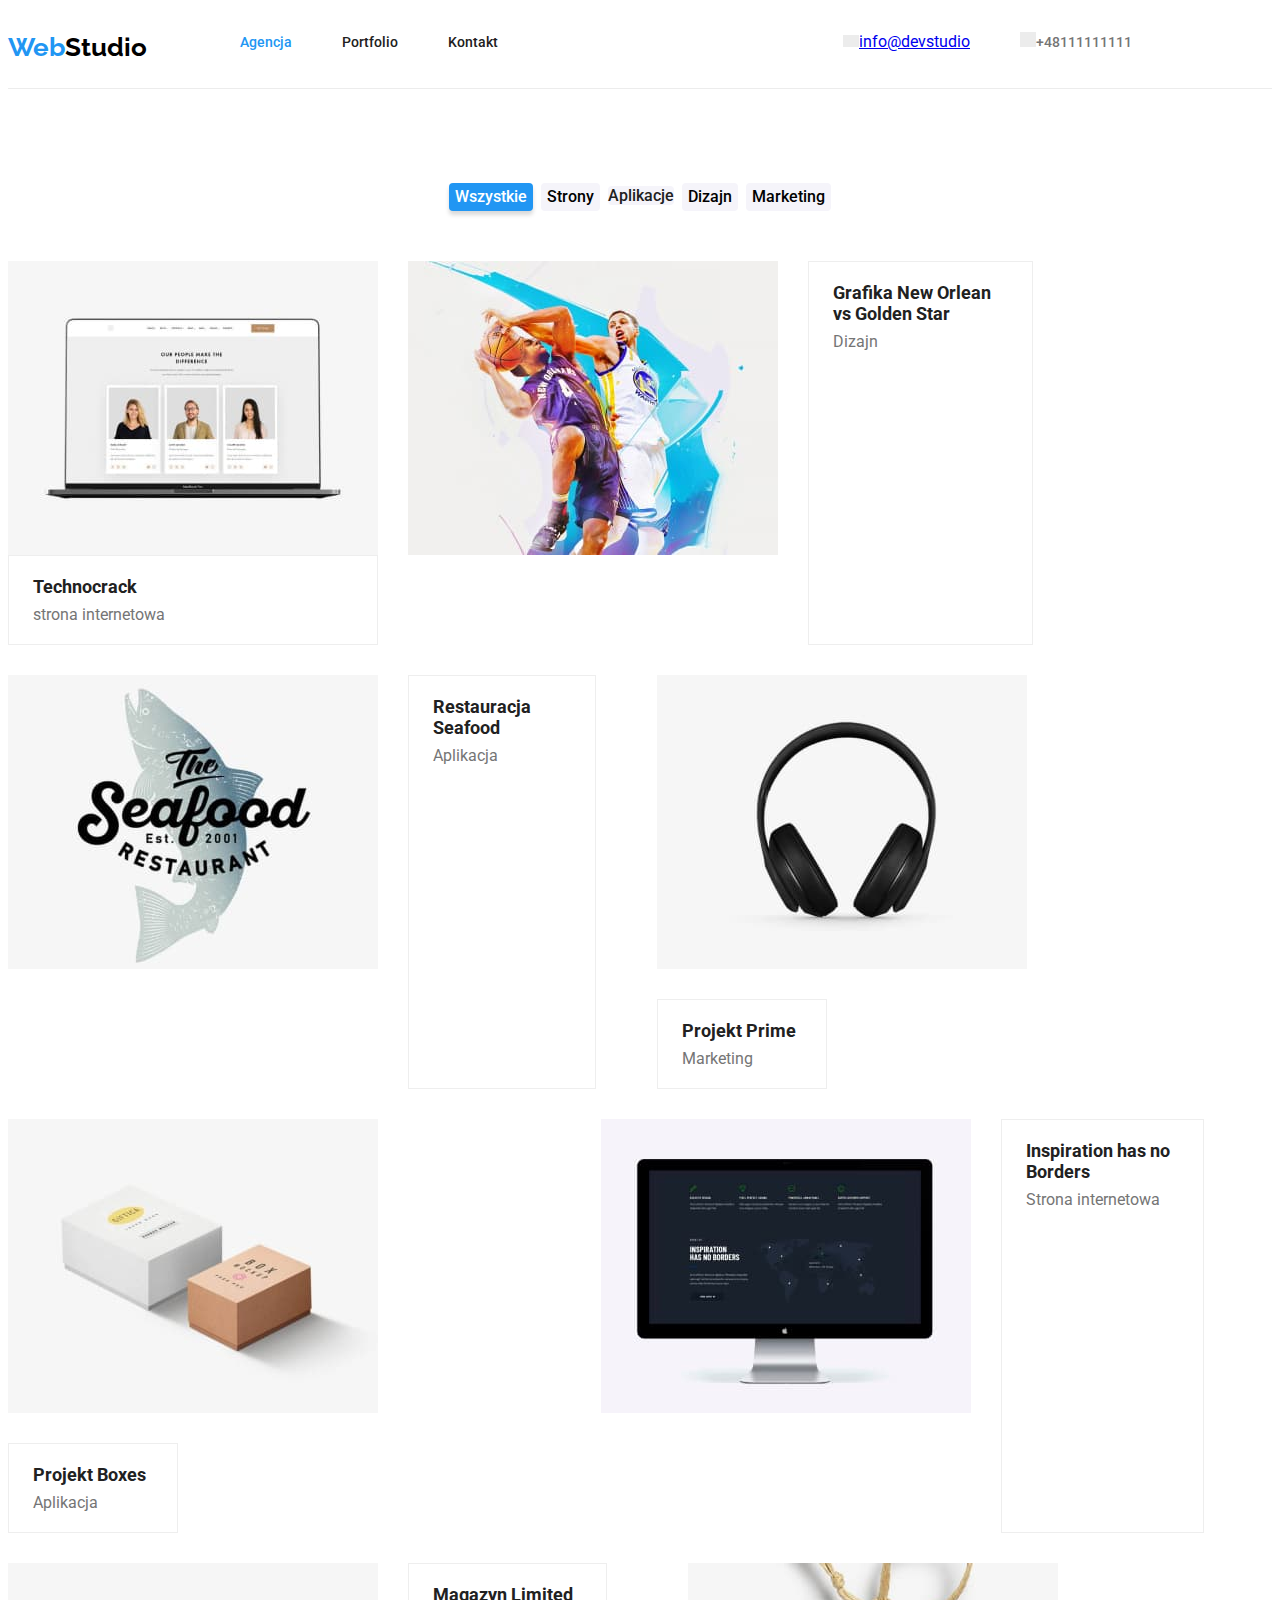
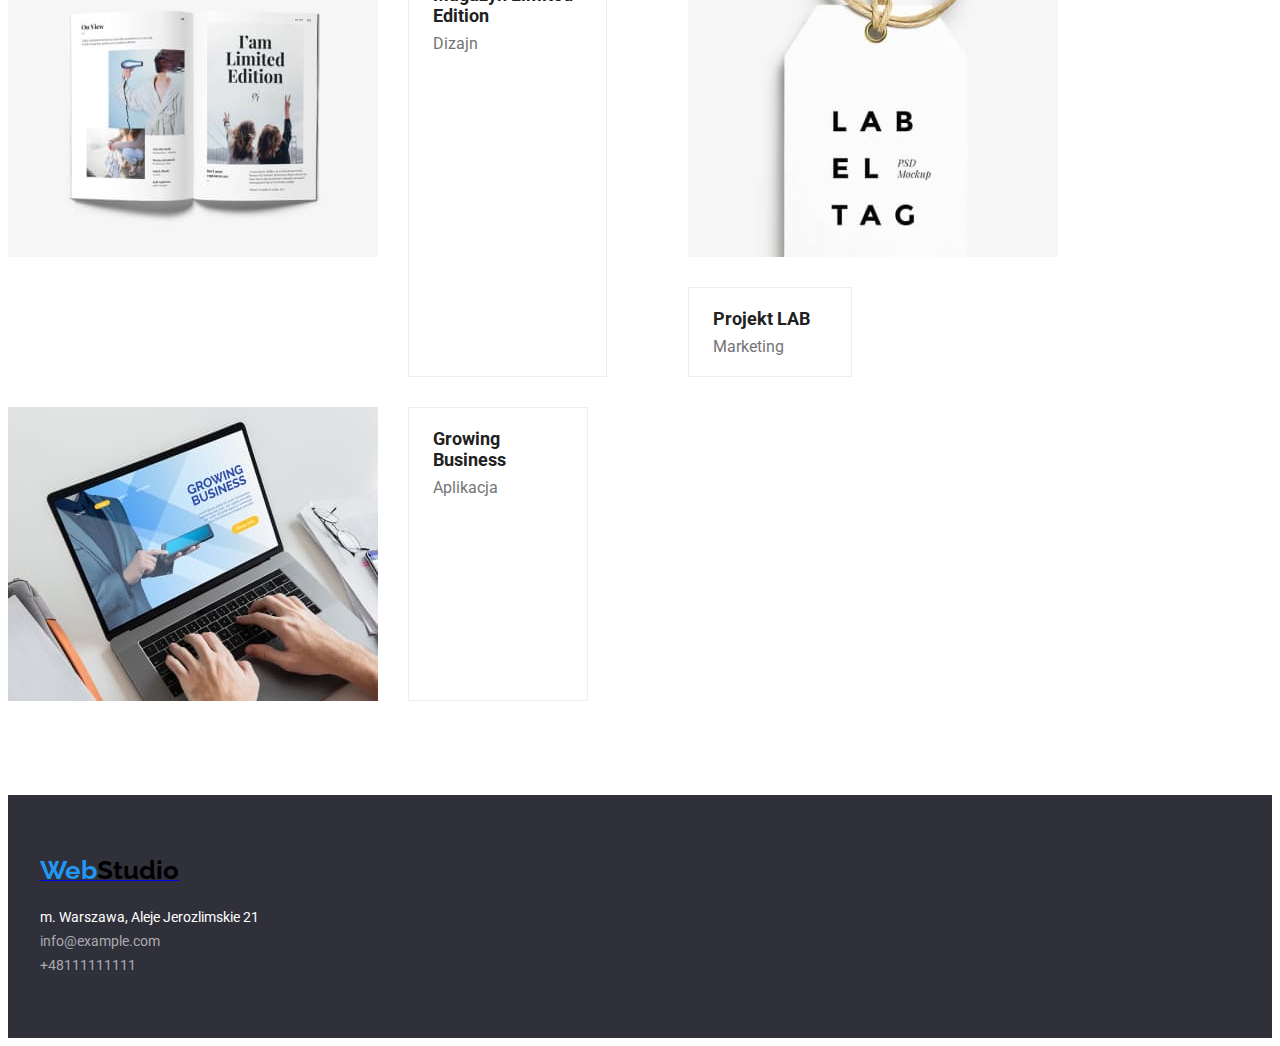
==== portfolio.html @ acae77ae "Initial commit" ====
<!DOCTYPE html>
<html lang="pl">

<head>
    <meta charset="UTF-8" />
    <meta http-equiv="X-UA-Compatible" content="IE=edge" />
    <meta name="viewport" content="width=device-width, initial-scale=1.0" />
    <link href="./CSS/styles.css" rel="stylesheet" />
    <link rel="preconnect" href="https://fonts.googleapis.com">
    <link rel="preconnect" href="https://fonts.gstatic.com" crossorigin>
    <link
        href="https://fonts.googleapis.com/css2?family=Raleway:wght@700&family=Roboto:wght@400;500;700;900&display=swap"
        rel="stylesheet">

    <title>Document</title>
</head>

<body>
    <header class="page-header">
        <div class="container flex-row">
            <a href="./index.html" class="logo">
                <span class="bluelogo">Web</span>Studio</a>
            <nav class="adddress-header">
                <ul class="nav-links">
                    <li class="nav-link">
                        <a href="./index.html" class="bluelink-active">Agencja</a>
                    </li>
                    <li class="nav-link">
                        <a href="portfolio.html" class="bluelink">Portfolio</a>
                    </li>
                    <li class="nav-link">
                        <a href="#adress" class="bluelink">Kontakt</a>
                    </li>
                </ul>
            </nav>
            <ul class="address-heading">
                <li>
                    <div class="icon-addres">
                        <svg class="icon-envelope" fill="black">
                            <use width="16px" height="12" href="./images/icons.svg#icon-envelope"></use>
                        </svg>
                    </div>
                </li>
                <li class="address-link">
                    <a href="mailto:info@devstudio.com" class="heaer-aress">info@devstudio</a>
                </li>
                <li>
                    <div class="icon-telephone"><svg class="icon-telephone">
                            <use width="16" height="12" href="./images/icons.svg#icon-telephone"></use>
                        </svg></div>
                </li>
                <li>
                    <a href="tel:+48111111111" class="header-address">+48111111111</a>
                </li>
            </ul>
        </div>
    </header>
    <main>
        <section class="section portfolio">
            <div class="container">
                <ul class="buttons-portfolio">
                    <li>
                        <button type="button" class="button button-active-portfolio">Wszystkie</button>
                    </li>
                    <li>
                        <button type="button" class="button">Strony</button>
                    </li>
                    <li>
                        <bbutton type="button" class="button">Aplikacje</button>
                    </li>
                    <li>
                        <button type="button" class="button">Dizajn</button>
                    </li>
                    <li>
                        <button type="button" class="button">Marketing</button>
                    </li>
                </ul>

                <ul class="portfolio-elements">
                    <li class="portfolio-element">
                        <img src="images/technocrack.jpg" width="370px" height="294px">
                        <ul class="portfolio-projects-describe">
                            <li class="project-title">Technocrack</li>
                            <li class="project-type">strona internetowa</li>
                        </ul>
                    </li>
                    <li class="portfolio-elements">
                        <img src="images/basketball.jpg" width="370px" height="294px">
                        <ul class="portfolio-projects-describe">
                            <li class="project-title">Grafika New Orlean vs Golden Star</li>
                            <li class="project-type">Dizajn</li>
                        </ul>
                    </li>
                    <li class="portfolio-elements">
                        <img src="images/seafood.jpg" width="370px" height="294px">
                        <ul class="portfolio-projects-describe">
                            <li class="project-title">Restauracja Seafood</li>
                            <li class="project-type">Aplikacja</li>
                        </ul>
                    </li>
                    <li class="portfolio-elements">
                        <img src="images/heaphones.jpg" width="370px" height="294px">
                        <ul class="portfolio-projects-describe">
                            <li class="project-title">Projekt Prime</li>
                            <li class="project-type">Marketing</lsi>
                        </ul>
                    </li>
                    <li class="portfolio-elements">
                        <img src="images/boxes.jpg" width="370px" height="294px">
                        <ul class="portfolio-projects-describe">
                            <li class="project-title">Projekt Boxes</li>
                            <li class="project-type">Aplikacja</li>
                        </ul>
                    </li>
                    <li class="portfolio-elements">
                        <img src="images/monitor.jpg" width="370px" height="294px">
                        <ul class="portfolio-projects-describe">
                            <li class="project-title">Inspiration has no Borders</li>
                            <li class="project-type">Strona internetowa</li>
                        </ul>
                    </li>
                    <li class="portfolio-elements">
                        <img src="images/book.jpg" width="370px" height="294px">
                        <ul class="portfolio-projects-describe">
                            <li class="project-title">Magazyn Limited Edition</li>
                            <li class="project-type">Dizajn</li>
                        </ul>
                    </li>
                    <li class="portfolio-elements">
                        <img src="images/label.jpg" width="370px" height="294px">
                        <ul class="portfolio-projects-describe">
                            <li class="project-title">Projekt LAB</li>
                            <li class="project-type">Marketing</li>
                        </ul>
                    </li>
                    <li class="portfolio-elements">
                        <img src="images/laptop.jpg" width="370px" height="294px">
                        <ul class="portfolio-projects-describe">
                            <li class="project-title">Growing Business</li>
                            <li class="project-type">Aplikacja</li>
                        </ul>
                    </li>
                </ul>
            </div>
        </section>
    </main>

    <footer class="footer">
        <div class="container-footer">
            <a href="./index.html"><span class="logo wfitelogo"><span class="bluelogo">Web</span>Studio</a>
            <address class="footer-address" id="address">
                <p>m. Warszawa, Aleje Jerozlimskie 21</p>
                <ul class="footer-contact">
                    <li>
                        <a href="mailto:info@example.com" class="link">info@example.com</a>
                    </li>
                    <li>
                        <a href="tel:=48111111111" class="link">+48111111111</a>
                    </li>
                </ul>
            </address>
        </div>
    </footer>
</body>

</html>
---- CSS/styles.css ----
:root {
  --white: #ffffff;
  --black: #000000;
  --blue: #2196f3;
  --dark: #212121;
  --darkfooter: #2f303a;
  --grey: #f5f4fa;
  --darkgrey: #757575;
  --whitetrans: #ffffff99;
}

body {
  font-family: "Roboto", "Verdana", "Tahoma", sans-serif;
  font-style: normal;
  color: var(--dark);
  align-items: center;
}
h1,
h2,
h3,
h4,
h5,
h6,
p,
ul {
  list-style: none;
  padding: 0;
  margin: 0;
}
ul,
p {
  display: flex;
}
img {
  display: block;
}
.item-block .container {
  width: 100%;
  max-width: 1200px;
  padding: 0 15px;
  margin: 0 auto;
}
.flex-row {
  flex-direction: row;
  display: flex;
}
.container-footer {
  width: 100%;
  max-width: 1200px;
  padding: 60px 15px;
  margin: 0 auto;
}
.section {
  padding: 94px 0;
}
.page-header {
  display: flex;
  flex-direction: row;
  gap: 93px;
  padding: 24px 0 25px 0;
  align-items: center;
  border-bottom: 1px solid #ececec;
}

.nav-links {
  display: flex;
  flex-direction: row;
  gap: 50px;
  padding-left: 93px;
}
.address-heading {
  margin-left: auto;
}
.address-link {
  padding-right: 50px;
}
.header-button {
  background-color: var(--darkfooter);
  text-align: center;
  width: 100%;
  padding: 200px 0;
  display: flex;
  gap: 30px;
  flex-direction: column;
  justify-content: center;
  align-items: center;
}
.header-text {
  font-size: 44px;
  font-weight: 900;
  line-height: 1.36;
  color: var(--white);
  width: 700px;
}
.lorem {
  padding-bottom: 94px;
}
.lorem:not(:last-child) {
  padding-right: 30px;
}
.lorem-heading {
  font-weight: 700;
  font-size: 14px;
  line-height: 1.14;
  text-align: left;
  padding-bottom: 10px;
}
.lorem-paragraph {
  color: var(--darkgrey);
  font-size: 14px;
  line-height: 1.71;
}
.heading {
  font-weight: 700;
  font-size: 36px;
  line-height: 1.16;
  text-align: center;
  margin-bottom: 50px;
}

.photo-csz:not(:last-child) {
  padding-right: 30px;
}
.box {
  display: block;
  position: absolute;
  background-color: #f5f4fa;
  width: 250px;
  height: 120px;
  left: 215px;
  margin: 94px 30px 30px 215px;
}
.item-block {
}
.team {
  background-color: var(--grey);
}
.team-section {
  display: flex;
  direction: row;
  gap: 30px;
}
.team-figure {
  margin: 0;
}
.team-card {
  background-color: var(--white);
  box-shadow: 0px 1px 3px rgba(0, 0, 0, 0.12), 0px 1px 1px rgba(0, 0, 0, 0.14),
    0px 2px 1px rgba(0, 0, 0, 0.2);
  border-radius: 0px 0px 4px 4px;
}
.team-card-describe {
  display: flex;
  flex-direction: column;
  align-items: center;
}
.team-name {
  font-weight: 500;
  font-size: 16px;
  line-height: 1.18;
  padding: 30px 0 10px;
}
.team-position {
  color: var(--darkgrey);
  font-size: 16px;
  line-height: 1.18;
  padding-bottom: 30px;
}

.logo {
  font-family: "Raleway", sans-serif;
  font-weight: 700;
  text-decoration: none;
  color: var(--black);
  line-height: 1.19;
  font-size: 26px;
}

.bluelogo {
  color: var(--blue);
}
.whitelogo {
  color: var(--white);
}

.bluelink,
.bluelink-active {
  font-weight: 500;
  font-size: 14px;
  line-height: 1.14;
  text-decoration: none;
}
.bluelink {
  color: var(--dark);
}
.bluelink:visited {
  color: var(--dark);
}
.bluelink-active {
  color: var(--blue);
}
.header-address {
  color: var(--darkgrey);
  font-style: normal;
  font-size: 14px;
  line-height: 1.14;

  text-decoration: none;
  font-weight: 500;
}
.bluelink:hover,
.bluelink:focus,
.header-address:hover,
.header-address:focus,
.link:hover,
.link:focus {
  color: var(--blue);
  text-decoration: none;
}

.button {
  background-color: var(--grey);
  font-family: "Roboto", "Verdana", "Tahoma", sans-serif;
  font-size: 16px;
  line-height: 1.62;
  cursor: pointer;
  font-weight: 500;
  border-radius: 4px;
  border: 0px;
}

.button-active {
  background-color: var(--blue);
  font-family: "Roboto", "Verdana", "Tahoma", sans-serif;
  color: var(--white);
  cursor: pointer;
  font-weight: 500;
  font-size: 16px;
  line-height: 1.88;
  width: 200px;
  box-shadow: 0px 4px 4px rgba(0, 0, 0, 0.15);
  border-radius: 4px;
  border: 0px;
}
.button-active-portfolio {
  background-color: var(--blue);
  font-family: "Roboto", "Verdana", "Tahoma", sans-serif;
  color: var(--white);
  cursor: pointer;
  font-weight: 500;
  font-size: 16px;
  line-height: 1.62;
  box-shadow: 0px 4px 4px rgba(0, 0, 0, 0.15);
  border-radius: 4px;
}
.portfolio-elements {
  display: flex;
  flex-direction: row;
  flex-wrap: wrap;
  padding: 0;
  gap: 30px;
}

.portfolio-projects-describe {
  border: 1px solid #eeeeee;
  flex-basis: calc((100% - 60px) / 3);
}
.button:hover,
.button:focus {
  background-color: var(--blue);
  color: var(--white);
  cursor: pointer;
  font-weight: 500;
  font-size: 16px;
  line-height: 1.62;
}
.project-title {
  font-size: 18px;
  font-weight: 700;
  padding: 20px 24px 4px;
}
.project-type {
  color: var(--darkgrey);
  padding: 0 24px 20px;
}
.buttons-portfolio {
  display: flex;
  justify-content: center;
  gap: 8px;
  padding-bottom: 50px;
}
.portfolio-projects-describe {
  display: flex;
  flex-direction: column;
  gap: 4px;
}
.footer {
  background-color: var(--darkfooter);
}
.footer-address,
.footer-address p {
  text-decoration: none;
  font-style: normal;
  color: var(--white);
  font-size: 14px;
  line-height: 1.71;
}
.footer-address {
  padding-top: 20px;
}
.footer-address li,
.link {
  text-decoration: none;
  color: var(--whitetrans);
}
.footer-contact {
  display: flex;
  flex-direction: column;
}

.description-icon-box {
  background-color: var(--color-silver);
  height: 120px;
  width: 270px;
  border-radius: 4px;
  margin-bottom: 30px;
  display: flex;
  justify-content: center;
  align-items: center;
}
.icon-addres {
  --color1: red;
}
.icon-envelope {
  fill: #000000;
  background-color: #ececec;
  width: 16px;
  height: 12px;
  margin-left: 345px;
}
.icon-telephone {
  fill: #000000;
  background-color: #ececec;
  width: 16px;
  height: 12px;
}
.clients-title {
  display: flex;
  justify-content: center;
  align-items: center;
}
.icon {
  width: 20px;
  height: 16px;
  top: 12px;
}
.icon-clients {
  width: 106px;
  height: 60px;
}
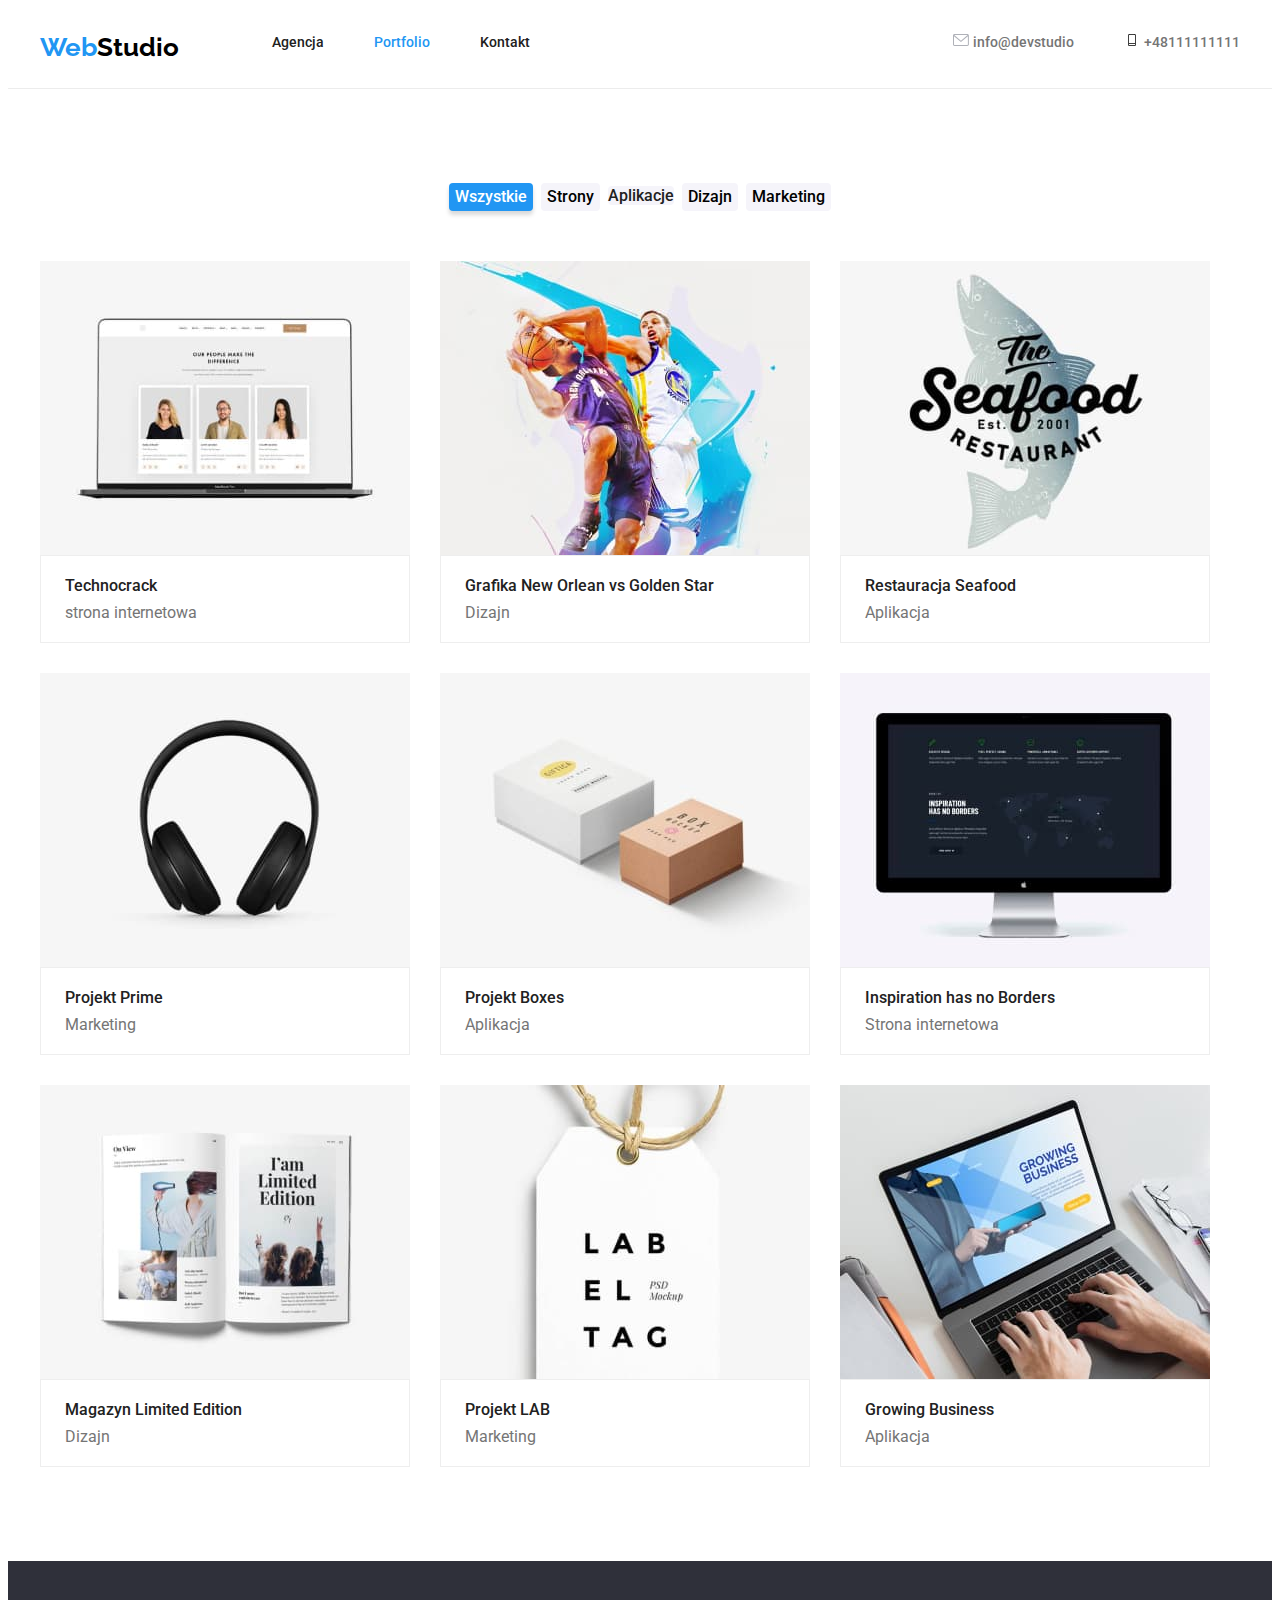
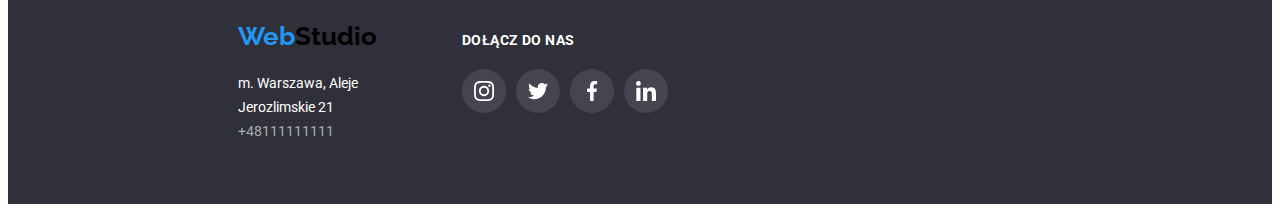
==== commit 627738ef: "dsf" ====
--- a/portfolio.html
+++ b/portfolio.html
@@ -18,15 +18,14 @@
 <body>
     <header class="page-header">
         <div class="container flex-row">
-            <a href="./index.html" class="logo">
-                <span class="bluelogo">Web</span>Studio</a>
+            <a href="./index.html" class="logo"><span class="bluelogo">Web</span>Studio</a>
             <nav class="adddress-header">
                 <ul class="nav-links">
                     <li class="nav-link">
-                        <a href="./index.html" class="bluelink-active">Agencja</a>
+                        <a href="./index.html" class="bluelink">Agencja</a>
                     </li>
                     <li class="nav-link">
-                        <a href="portfolio.html" class="bluelink">Portfolio</a>
+                        <a href="portfolio.html" class="bluelink-active">Portfolio</a>
                     </li>
                     <li class="nav-link">
                         <a href="#adress" class="bluelink">Kontakt</a>
@@ -36,18 +35,22 @@
             <ul class="address-heading">
                 <li>
                     <div class="icon-addres">
-                        <svg class="icon-envelope" fill="black">
-                            <use width="16px" height="12" href="./images/icons.svg#icon-envelope"></use>
+                        <svg class="icon-envelope icon" fill="black">
+                            <use fill="afb1b8" width="16" height="12" y="2" href="./images/icons.svg#icon-envelope">
+                            </use>
                         </svg>
                     </div>
                 </li>
                 <li class="address-link">
-                    <a href="mailto:info@devstudio.com" class="heaer-aress">info@devstudio</a>
+                    <a href="mailto:info@devstudio.com" class="header-address">info@devstudio</a>
                 </li>
                 <li>
-                    <div class="icon-telephone"><svg class="icon-telephone">
-                            <use width="16" height="12" href="./images/icons.svg#icon-telephone"></use>
-                        </svg></div>
+                    <div class="icon-telephone">
+                        <svg class="icon-telephone icon">
+                            <use fill="afb1b8" width="16" height="12" y=2 href="./images/icons.svg#icon-telephone">
+                            </use>
+                        </svg>
+                    </div>
                 </li>
                 <li>
                     <a href="tel:+48111111111" class="header-address">+48111111111</a>
@@ -75,7 +78,6 @@
                         <button type="button" class="button">Marketing</button>
                     </li>
                 </ul>
-
                 <ul class="portfolio-elements">
                     <li class="portfolio-element">
                         <img src="images/technocrack.jpg" width="370px" height="294px">
@@ -84,56 +86,56 @@
                             <li class="project-type">strona internetowa</li>
                         </ul>
                     </li>
-                    <li class="portfolio-elements">
+                    <li class="portfolio-element">
                         <img src="images/basketball.jpg" width="370px" height="294px">
                         <ul class="portfolio-projects-describe">
                             <li class="project-title">Grafika New Orlean vs Golden Star</li>
                             <li class="project-type">Dizajn</li>
                         </ul>
                     </li>
-                    <li class="portfolio-elements">
+                    <li class="portfolio-element">
                         <img src="images/seafood.jpg" width="370px" height="294px">
                         <ul class="portfolio-projects-describe">
                             <li class="project-title">Restauracja Seafood</li>
                             <li class="project-type">Aplikacja</li>
                         </ul>
                     </li>
-                    <li class="portfolio-elements">
+                    <li class="portfolio-element">
                         <img src="images/heaphones.jpg" width="370px" height="294px">
                         <ul class="portfolio-projects-describe">
                             <li class="project-title">Projekt Prime</li>
                             <li class="project-type">Marketing</lsi>
                         </ul>
                     </li>
-                    <li class="portfolio-elements">
+                    <li class="portfolio-element">
                         <img src="images/boxes.jpg" width="370px" height="294px">
                         <ul class="portfolio-projects-describe">
                             <li class="project-title">Projekt Boxes</li>
                             <li class="project-type">Aplikacja</li>
                         </ul>
                     </li>
-                    <li class="portfolio-elements">
+                    <li class="portfolio-element">
                         <img src="images/monitor.jpg" width="370px" height="294px">
                         <ul class="portfolio-projects-describe">
                             <li class="project-title">Inspiration has no Borders</li>
                             <li class="project-type">Strona internetowa</li>
                         </ul>
                     </li>
-                    <li class="portfolio-elements">
+                    <li class="portfolio-element">
                         <img src="images/book.jpg" width="370px" height="294px">
                         <ul class="portfolio-projects-describe">
                             <li class="project-title">Magazyn Limited Edition</li>
                             <li class="project-type">Dizajn</li>
                         </ul>
                     </li>
-                    <li class="portfolio-elements">
+                    <li class="portfolio-element">
                         <img src="images/label.jpg" width="370px" height="294px">
                         <ul class="portfolio-projects-describe">
                             <li class="project-title">Projekt LAB</li>
                             <li class="project-type">Marketing</li>
                         </ul>
                     </li>
-                    <li class="portfolio-elements">
+                    <li class="portfolio-element">
                         <img src="images/laptop.jpg" width="370px" height="294px">
                         <ul class="portfolio-projects-describe">
                             <li class="project-title">Growing Business</li>
@@ -146,19 +148,45 @@
     </main>
 
     <footer class="footer">
-        <div class="container-footer">
-            <a href="./index.html"><span class="logo wfitelogo"><span class="bluelogo">Web</span>Studio</a>
-            <address class="footer-address" id="address">
-                <p>m. Warszawa, Aleje Jerozlimskie 21</p>
-                <ul class="footer-contact">
-                    <li>
-                        <a href="mailto:info@example.com" class="link">info@example.com</a>
-                    </li>
-                    <li>
-                        <a href="tel:=48111111111" class="link">+48111111111</a>
-                    </li>
+        <div class="footer-container">
+            <div class="container-footer">
+                <a href="./index.html" class="logo wfitelogo"><span class="bluelogo">Web</span>Studio</a>
+                <address class="footer-address" id="address">
+                    <p>m. Warszawa, Aleje Jerozlimskie 21</p>
+                    <ul class="footer-contact">
+                        <li>
+                            <a href="mailto:info@example.com" class="link"></a>
+                        </li>
+                        <li>
+                            <a href="tel:+48111111111" class="link">+48111111111</a>
+                        </li>
+                    </ul>
+                </address>
+            </div>
+            <div class="footer-socials">
+                <h5 class="socials-headline-footer">Dołącz do nas</h5>
+                <ul class="footer-socials-list">
+                    <li><svg class="icons-footer">
+                            <use fill="#FFFFFF" x="12" y="12" height="20px" width="20px"
+                                href="./images/icons.svg#icon-instagram">
+                            </use>
+                        </svg></li>
+                    <li><svg class="icons-footer">
+                            <use fill="#FFFFFF" x="12" y="12" height="20px" width="20px"
+                                href="./images/icons.svg#icon-twitter"></use>
+                        </svg></li>
+                    <li><svg class="icons-footer">
+                            <use fill="#FFFFFF" x="12" y="12" height="20px" width="20px"
+                                href="./images/icons.svg#icon-facebook">
+                            </use>
+                        </svg></li>
+                    <li><svg class="icons-footer">
+                            <use fill="#FFFFFF" x="12" y="12" height="20px" width="20px"
+                                href="./images/icons.svg#icon-linkedin">
+                            </use>
+                        </svg></li>
                 </ul>
-            </address>
+            </div>
         </div>
     </footer>
 </body>
--- a/CSS/styles.css
+++ b/CSS/styles.css
@@ -44,6 +44,12 @@
   flex-direction: row;
   display: flex;
 }
+.container {
+  width: 1200px;
+  margin: auto;
+  padding-left: 15px;
+  padding-right: 15px;
+}
 .container-footer {
   width: 100%;
   max-width: 1200px;
@@ -93,11 +99,20 @@
   width: 700px;
 }
 .lorem {
-  padding-bottom: 94px;
-}
-.lorem:not(:last-child) {
+  padding: 0px;
+  display: flex;
+  flex-wrap: wrap;
+  gap: 30px;
+}
+.lorem-element {
+  flex-basis: calc((100% - 90px) / 4);
+  width: 25%;
+}
+
+/* .lorem:not(:last-child) {
   padding-right: 30px;
 }
+*/
 .lorem-heading {
   font-weight: 700;
   font-size: 14px;
@@ -106,6 +121,7 @@
   padding-bottom: 10px;
 }
 .lorem-paragraph {
+  margin-bottom: 94px;
   color: var(--darkgrey);
   font-size: 14px;
   line-height: 1.71;
@@ -119,7 +135,24 @@
 }
 
 .photo-csz:not(:last-child) {
-  padding-right: 30px;
+  padding-right: 15px;
+}
+.flex {
+  display: flex;
+  flex-wrap: wrap;
+  gap: 30px;
+  padding: 0;
+  position: relative;
+}
+.label {
+  width: 370px;
+  height: 70px;
+  background-color: #2f303a 80%;
+}
+
+.Photo-czs {
+  flex-basis: calc((100% - 30px) / 3);
+  width: 33.33%;
 }
 .box {
   display: block;
@@ -164,7 +197,7 @@
   color: var(--darkgrey);
   font-size: 16px;
   line-height: 1.18;
-  padding-bottom: 30px;
+  padding-bottom: 16px;
 }
 
 .logo {
@@ -275,8 +308,8 @@
   line-height: 1.62;
 }
 .project-title {
-  font-size: 18px;
-  font-weight: 700;
+  font-size: 16px;
+  font-weight: 500;
   padding: 20px 24px 4px;
 }
 .project-type {
@@ -328,33 +361,152 @@
   justify-content: center;
   align-items: center;
 }
+
+.icon-envelope {
+  fill: #afb1b8;
+}
 .icon-addres {
-  --color1: red;
-}
-.icon-envelope {
-  fill: #000000;
-  background-color: #ececec;
-  width: 16px;
-  height: 12px;
-  margin-left: 345px;
-}
-.icon-telephone {
-  fill: #000000;
-  background-color: #ececec;
-  width: 16px;
-  height: 12px;
-}
+  fill: #afb1b8;
+}
+.clients {
+  display: flex;
+  list-style: none;
+  justify-content: center;
+  margin-right: 20px;
+  margin-left: 20px;
+  padding-top: 20px;
+  /*display: flex;
+  direction: row;
+  gap: 30px;
+  /*box-sizing: border-box;
+  list-style-type: none;
+  display: flex;
+  justify-content: center;
+  gap: 30px;
+  margin-top: 94px;
+  padding-bottom: 94px;*/
+}
+.client-card {
+  margin-right: 30px;
+  margin-bottom: 94px;
+  display: flex;
+  justify-content: center;
+  gap: 30px;
+}
+
 .clients-title {
   display: flex;
   justify-content: center;
   align-items: center;
-}
+  margin-top: 94px;
+  margin-bottom: 50px;
+}
+
 .icon {
   width: 20px;
   height: 16px;
   top: 12px;
+  color: #afb1b8;
+}
+.icons-element {
+  margin-bottom: 30px;
+}
+.icons-desinger {
+  border: solid 0px;
+  border-radius: 50%;
+  height: 44px;
+  width: 44px;
+  radius: 50%;
+  background-color: none;
+  fill: #afb1b8;
+  display: flex;
+  justify-content: center;
+  align-items: center;
+  /*margin-top: 16px;
+  margin-bottom: 30px;*/
+  fill: #afb1b8;
+}
+.icons-desinger:hover,
+.icons-desinger:focus {
+  background-color: #2196f3;
+  fill: white;
 }
 .icon-clients {
-  width: 106px;
-  height: 60px;
-}
+  width: 170px;
+  height: 92px;
+  /*gap: 30px;*/
+  border: 1px solid #afb1b8;
+  border-radius: 4px;
+  fill: #afb1b8;
+  transition: fill 250ms cubic-bezier(0.4, 0, 0.2, 1),
+    border 250ms cubic-bezier(0.4, 0, 0.2, 1);
+}
+
+.icon-clients:hover,
+.icon-clients:focus {
+  background-color: #2196f3;
+  fill: white;
+}
+.container-clients {
+  justify-content: center;
+}
+.container-footer {
+  margin-left: 215px;
+}
+.footer-container {
+  display: flex;
+  gap: 70px;
+  align-items: baseline;
+}
+.footer-socials {
+  width: 206px;
+  height: 80px;
+  margin-right: 860px;
+}
+.socials-headline-footer {
+  width: 113px;
+  height: 16px;
+  font-family: "Roboto";
+  font-style: normal;
+  font-weight: 700;
+  font-size: 14px;
+  line-height: 1.14;
+  letter-spacing: 0.03em;
+  text-transform: uppercase;
+  color: #ffffff;
+  margin-bottom: 20px;
+}
+.footer-socials-list {
+  display: flex;
+  justify-content: space-between;
+  width: 206px;
+}
+.icons-footer {
+  fill: white;
+  display: flex;
+  justify-content: center;
+  align-items: center;
+  border-radius: 50%;
+  width: 44px;
+  height: 44px;
+  fill: var(--button-text-color);
+  background-color: rgba(255, 255, 255, 0.1);
+  transition: background-color 250ms cubic-bezier(0.4, 0, 0.2, 1);
+}
+.icons-footer:hover,
+.icons-footer:focus {
+  background-color: #2196f3;
+  fill: white;
+}
+.header-button {
+  background-color: rgba(47, 48, 58, 0.4);
+  background-image: linear-gradient(
+    0deg,
+    rgba(44, 44, 44, 0.7) 0%,
+    rgba(44, 44, 44, 0.2) 35%,
+    rgba(44, 44, 44, 0.2) 65%,
+    rgba(44, 44, 44, 0.2) 65%,
+    rgba(44, 44, 44, 0.7) 100%
+  );
+  background-image: url(../images/group.jpg);
+}
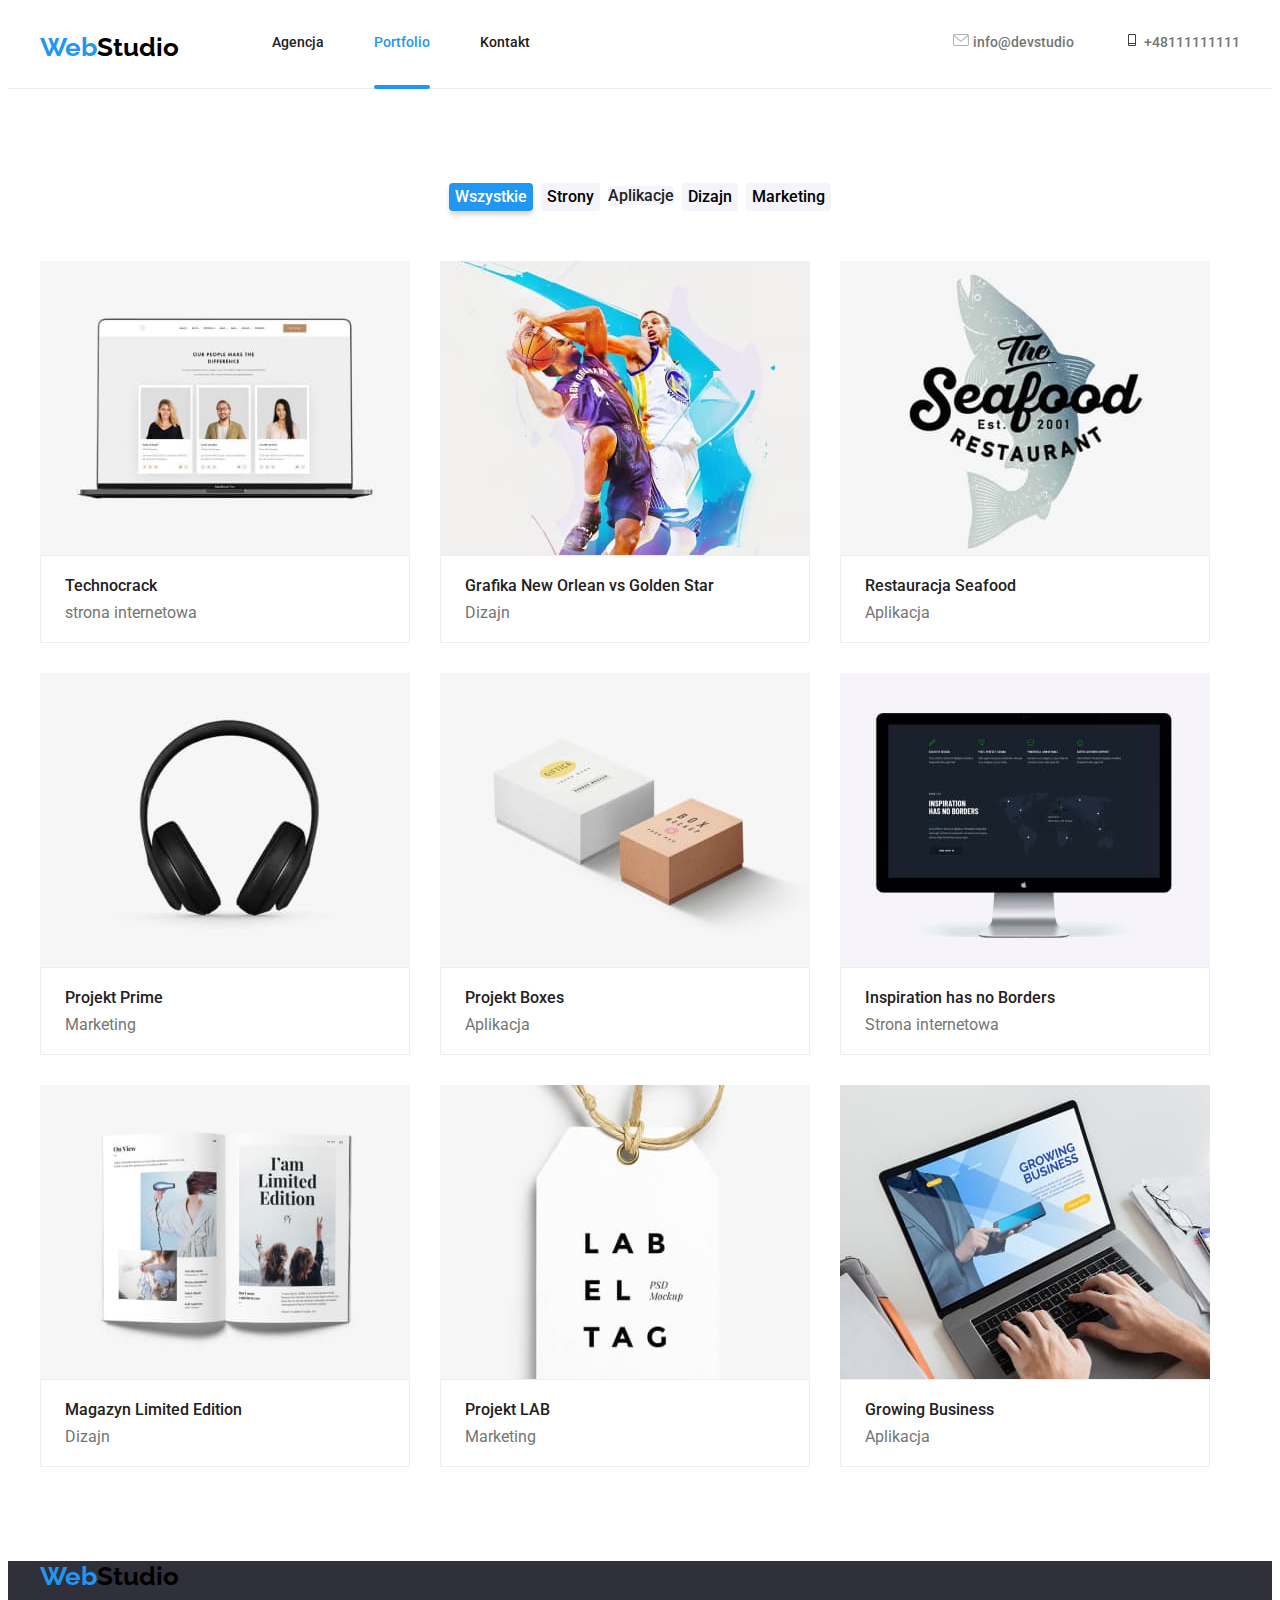
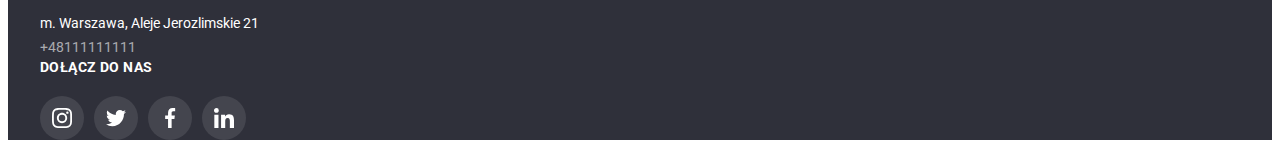
==== commit 4f536cec: "footer" ====
--- a/portfolio.html
+++ b/portfolio.html
@@ -148,45 +148,43 @@
     </main>
 
     <footer class="footer">
-        <div class="footer-container">
-            <div class="container-footer">
-                <a href="./index.html" class="logo wfitelogo"><span class="bluelogo">Web</span>Studio</a>
-                <address class="footer-address" id="address">
-                    <p>m. Warszawa, Aleje Jerozlimskie 21</p>
-                    <ul class="footer-contact">
-                        <li>
-                            <a href="mailto:info@example.com" class="link"></a>
-                        </li>
-                        <li>
-                            <a href="tel:+48111111111" class="link">+48111111111</a>
-                        </li>
-                    </ul>
-                </address>
-            </div>
-            <div class="footer-socials">
-                <h5 class="socials-headline-footer">Dołącz do nas</h5>
-                <ul class="footer-socials-list">
-                    <li><svg class="icons-footer">
-                            <use fill="#FFFFFF" x="12" y="12" height="20px" width="20px"
-                                href="./images/icons.svg#icon-instagram">
-                            </use>
-                        </svg></li>
-                    <li><svg class="icons-footer">
-                            <use fill="#FFFFFF" x="12" y="12" height="20px" width="20px"
-                                href="./images/icons.svg#icon-twitter"></use>
-                        </svg></li>
-                    <li><svg class="icons-footer">
-                            <use fill="#FFFFFF" x="12" y="12" height="20px" width="20px"
-                                href="./images/icons.svg#icon-facebook">
-                            </use>
-                        </svg></li>
-                    <li><svg class="icons-footer">
-                            <use fill="#FFFFFF" x="12" y="12" height="20px" width="20px"
-                                href="./images/icons.svg#icon-linkedin">
-                            </use>
-                        </svg></li>
+        <div class="container">
+            <a href="./index.html" class="logo wfitelogo"><span class="bluelogo">Web</span>Studio</a>
+            <address class="footer-address" id="address">
+                <p>m. Warszawa, Aleje Jerozlimskie 21</p>
+                <ul class="footer-contact">
+                    <li>
+                        <a href="mailto:info@example.com" class="link"></a>
+                    </li>
+                    <li>
+                        <a href="tel:+48111111111" class="link">+48111111111</a>
+                    </li>
                 </ul>
-            </div>
+            </address>
+        </div>
+        <div class="container">
+            <h5 class="socials-headline-footer">Dołącz do nas</h5>
+            <ul class="footer-socials-list">
+                <li><svg class="icons-footer">
+                        <use fill="#FFFFFF" x="12" y="12" height="20px" width="20px"
+                            href="./images/icons.svg#icon-instagram">
+                        </use>
+                    </svg></li>
+                <li><svg class="icons-footer">
+                        <use fill="#FFFFFF" x="12" y="12" height="20px" width="20px"
+                            href="./images/icons.svg#icon-twitter"></use>
+                    </svg></li>
+                <li><svg class="icons-footer">
+                        <use fill="#FFFFFF" x="12" y="12" height="20px" width="20px"
+                            href="./images/icons.svg#icon-facebook">
+                        </use>
+                    </svg></li>
+                <li><svg class="icons-footer">
+                        <use fill="#FFFFFF" x="12" y="12" height="20px" width="20px"
+                            href="./images/icons.svg#icon-linkedin">
+                        </use>
+                    </svg></li>
+            </ul>
         </div>
     </footer>
 </body>
--- a/CSS/styles.css
+++ b/CSS/styles.css
@@ -133,7 +133,9 @@
   text-align: center;
   margin-bottom: 50px;
 }
-
+li {
+  position: relative;
+}
 .photo-csz:not(:last-child) {
   padding-right: 15px;
 }
@@ -142,17 +144,31 @@
   flex-wrap: wrap;
   gap: 30px;
   padding: 0;
+}
+.label {
+  text-transform: uppercase;
+  text-align: center;
+  justify-content: center;
+  font-size: 14px;
+  font-weight: 700;
+  line-height: 1.14;
+  padding: 27px 0px;
+  position: absolute;
+  color: #ffffff;
+  bottom: 0;
+  left: 0;
+  width: 370px;
+  height: 20%;
+  background: rgba(47, 48, 58, 0.8);
+}
+
+.Photo-czs {
   position: relative;
-}
-.label {
-  width: 370px;
-  height: 70px;
-  background-color: #2f303a 80%;
-}
-
-.Photo-czs {
   flex-basis: calc((100% - 30px) / 3);
   width: 33.33%;
+}
+.image {
+  display: block;
 }
 .box {
   display: block;
@@ -231,6 +247,19 @@
 }
 .bluelink-active {
   color: var(--blue);
+  position: relative;
+}
+.bluelink-active::after {
+  position: absolute;
+  display: block;
+  content: "";
+  top: 51px;
+  width: 100%;
+  height: 4px;
+  border-radius: 2px;
+  background-color: var(--blue);
+  cursor: unset;
+  pointer-events: none;
 }
 .header-address {
   color: var(--darkgrey);
@@ -261,8 +290,40 @@
   border-radius: 4px;
   border: 0px;
 }
+.backdrop {
+  position: fixed;
+  left: 0;
+  top: 0;
+  width: 100%;
+  height: 100%;
+  background-color: rgba(0 0 0 / 0.5);
+  transition: 0.25s;
+}
+.is-hidden {
+  transform: translateY(100%);
+}
+.modal {
+  position: absolute;
+  width: 528px;
+  height: 581px;
+  top: 50%;
+  left: 50%;
+  transform: translate(-50%, -50%);
+  border-radius: 4px;
+  background-color: #ffffff;
+}
+.modal-btn {
+  cursor: pointer;
+  width: 30px;
+  height: 30px;
+  border-radius: 50%;
+  position: absolute;
+  top: 10px;
+  right: 10px;
+}
 
 .button-active {
+  position: relative;
   background-color: var(--blue);
   font-family: "Roboto", "Verdana", "Tahoma", sans-serif;
   color: var(--white);
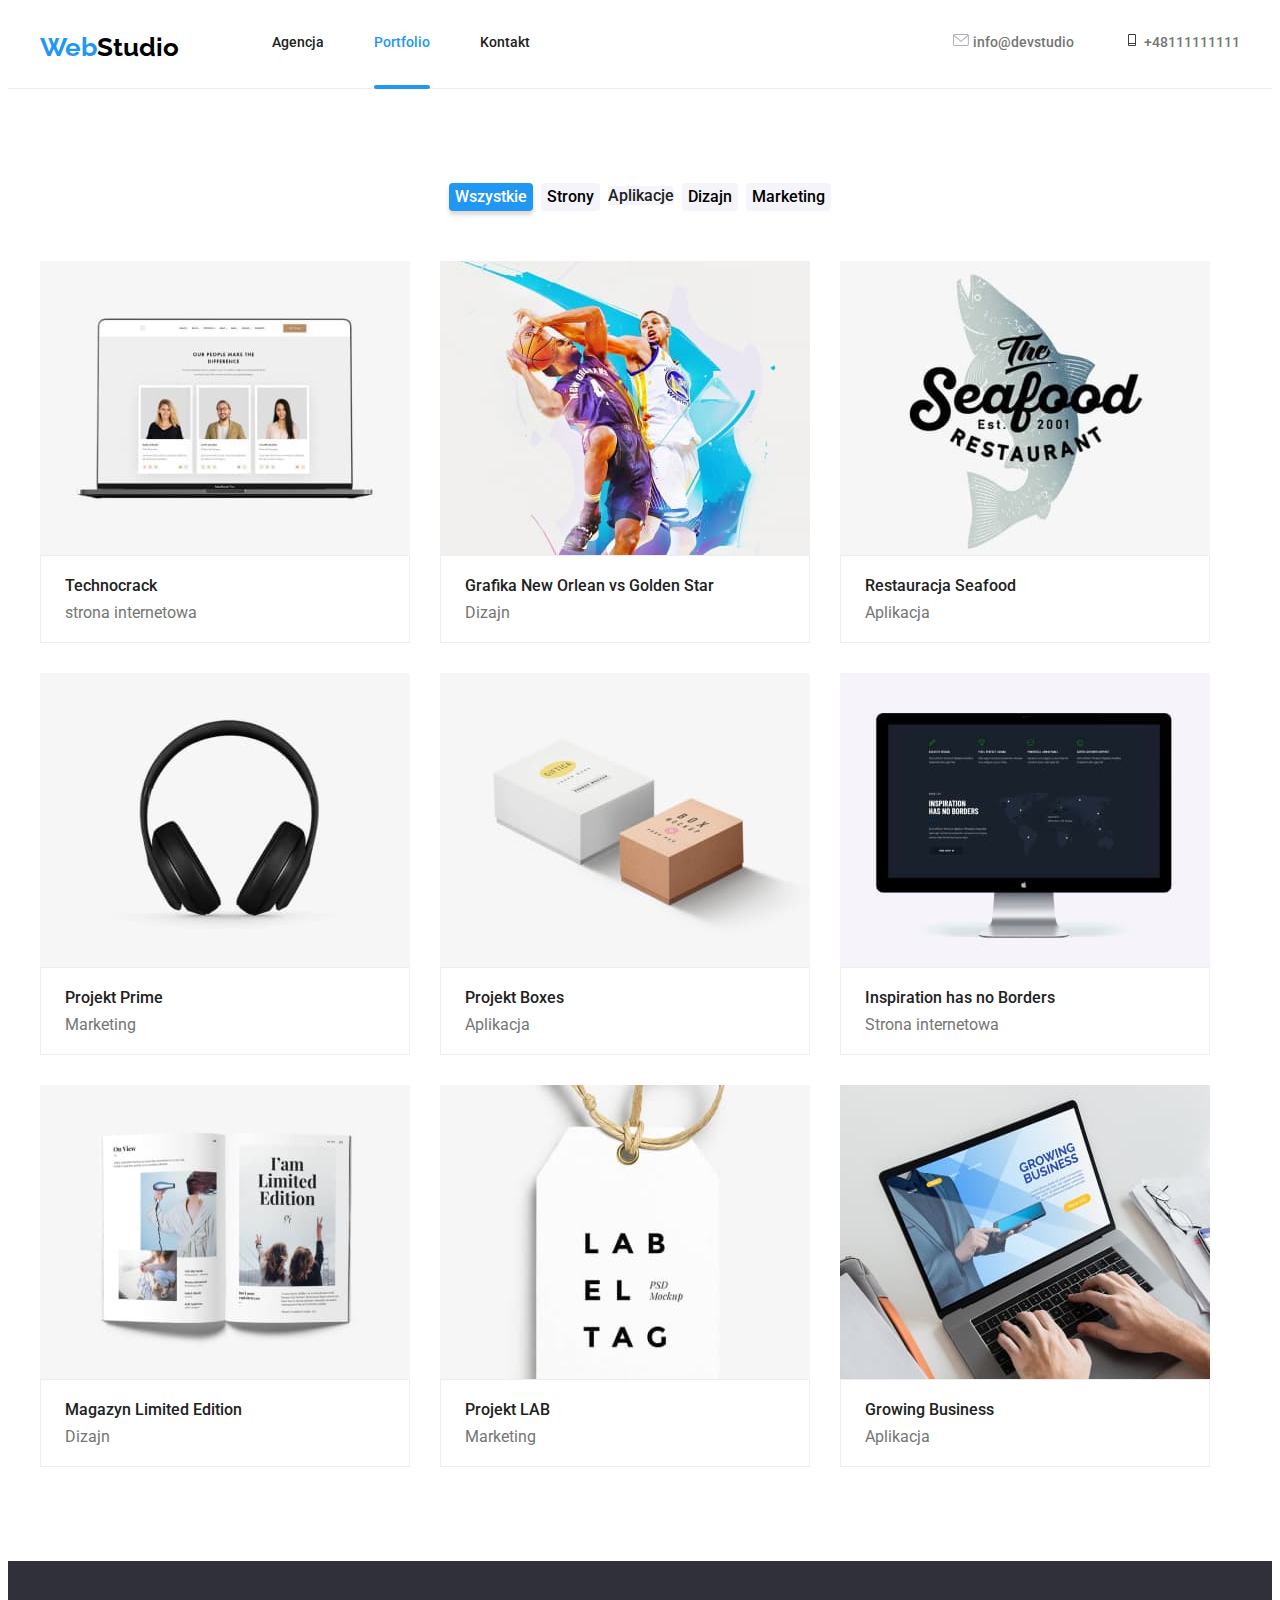
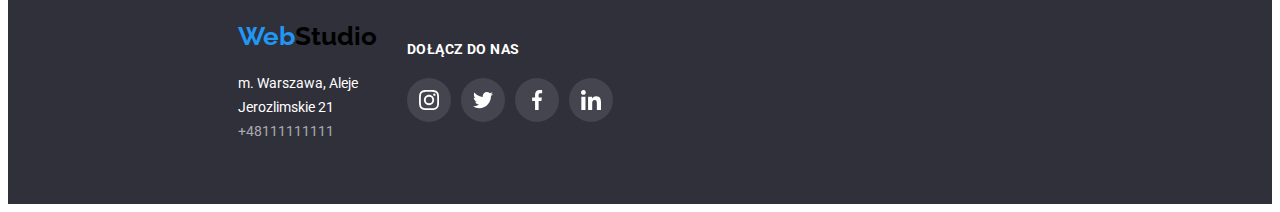
==== commit b5beb524: "zmiany" ====
--- a/portfolio.html
+++ b/portfolio.html
@@ -80,63 +80,162 @@
                 </ul>
                 <ul class="portfolio-elements">
                     <li class="portfolio-element">
-                        <img src="images/technocrack.jpg" width="370px" height="294px">
+                        <div class="hidden-container">
+                            <img src="images/technocrack.jpg" width="370px" height="294px">
+                            <div class="hidden-view">
+                                <p class="hidden-text">
+                                    Technocrack jest popularną platformą wykorzystywaną do rozpowszechniania
+                                    koronawirusa. Firmy wykorzystują tę
+                                    platformę
+                                    do celów szpiegowskich i ataków na niezabezpieczone serwery konkurencji
+                                </p>
+                            </div>
+                        </div>
+
                         <ul class="portfolio-projects-describe">
                             <li class="project-title">Technocrack</li>
                             <li class="project-type">strona internetowa</li>
                         </ul>
                     </li>
                     <li class="portfolio-element">
-                        <img src="images/basketball.jpg" width="370px" height="294px">
+                        <div class="hidden-container">
+                            <img src="images/basketball.jpg" width="370px" height="294px">
+                            <div class="hidden-view">
+                                <p class="hidden-text">
+                                    Technocrack jest popularną platformą wykorzystywaną do rozpowszechniania
+                                    koronawirusa. Firmy wykorzystują tę
+                                    platformę
+                                    do celów szpiegowskich i ataków na niezabezpieczone serwery konkurencji
+                                </p>
+                            </div>
+                        </div>
+
                         <ul class="portfolio-projects-describe">
                             <li class="project-title">Grafika New Orlean vs Golden Star</li>
                             <li class="project-type">Dizajn</li>
                         </ul>
                     </li>
                     <li class="portfolio-element">
-                        <img src="images/seafood.jpg" width="370px" height="294px">
+                        <div class="hidden-container">
+                            <img src="images/seafood.jpg" width="370px" height="294px">
+                            <div class="hidden-view">
+                                <p class="hidden-text">
+                                    Technocrack jest popularną platformą wykorzystywaną do rozpowszechniania
+                                    koronawirusa. Firmy wykorzystują tę
+                                    platformę
+                                    do celów szpiegowskich i ataków na niezabezpieczone serwery konkurencji
+                                </p>
+                            </div>
+                        </div>
+
                         <ul class="portfolio-projects-describe">
                             <li class="project-title">Restauracja Seafood</li>
                             <li class="project-type">Aplikacja</li>
                         </ul>
                     </li>
                     <li class="portfolio-element">
-                        <img src="images/heaphones.jpg" width="370px" height="294px">
+                        <div class="hidden-container">
+                            <img src="images/heaphones.jpg" width="370px" height="294px">
+                            <div class="hidden-view">
+                                <p class="hidden-text">
+                                    Technocrack jest popularną platformą wykorzystywaną do rozpowszechniania
+                                    koronawirusa. Firmy wykorzystują tę
+                                    platformę
+                                    do celów szpiegowskich i ataków na niezabezpieczone serwery konkurencji
+                                </p>
+                            </div>
+                        </div>
+
                         <ul class="portfolio-projects-describe">
                             <li class="project-title">Projekt Prime</li>
                             <li class="project-type">Marketing</lsi>
                         </ul>
                     </li>
                     <li class="portfolio-element">
-                        <img src="images/boxes.jpg" width="370px" height="294px">
+                        <div class="hidden-container">
+                            <img src="images/boxes.jpg" width="370px" height="294px">
+                            <div class="hidden-view">
+                                <p class="hidden-text">
+                                    Technocrack jest popularną platformą wykorzystywaną do rozpowszechniania
+                                    koronawirusa. Firmy wykorzystują tę
+                                    platformę
+                                    do celów szpiegowskich i ataków na niezabezpieczone serwery konkurencji
+                                </p>
+                            </div>
+                        </div>
+
                         <ul class="portfolio-projects-describe">
                             <li class="project-title">Projekt Boxes</li>
                             <li class="project-type">Aplikacja</li>
                         </ul>
                     </li>
                     <li class="portfolio-element">
-                        <img src="images/monitor.jpg" width="370px" height="294px">
+                        <div class="hidden-container">
+                            <img src="images/monitor.jpg" width="370px" height="294px">
+                            <div class="hidden-view">
+                                <p class="hidden-text">
+                                    Technocrack jest popularną platformą wykorzystywaną do rozpowszechniania
+                                    koronawirusa. Firmy wykorzystują tę
+                                    platformę
+                                    do celów szpiegowskich i ataków na niezabezpieczone serwery konkurencji
+                                </p>
+                            </div>
+                        </div>
+
                         <ul class="portfolio-projects-describe">
                             <li class="project-title">Inspiration has no Borders</li>
                             <li class="project-type">Strona internetowa</li>
                         </ul>
                     </li>
                     <li class="portfolio-element">
-                        <img src="images/book.jpg" width="370px" height="294px">
+                        <div class="hidden-container">
+                            <img src="images/book.jpg" width="370px" height="294px">
+                            <div class="hidden-view">
+                                <p class="hidden-text">
+                                    Technocrack jest popularną platformą wykorzystywaną do rozpowszechniania
+                                    koronawirusa. Firmy wykorzystują tę
+                                    platformę
+                                    do celów szpiegowskich i ataków na niezabezpieczone serwery konkurencji
+                                </p>
+                            </div>
+                        </div>
+
                         <ul class="portfolio-projects-describe">
                             <li class="project-title">Magazyn Limited Edition</li>
                             <li class="project-type">Dizajn</li>
                         </ul>
                     </li>
                     <li class="portfolio-element">
-                        <img src="images/label.jpg" width="370px" height="294px">
+                        <div class="hidden-container">
+                            <img src="images/label.jpg" width="370px" height="294px">
+                            <div class="hidden-view">
+                                <p class="hidden-text">
+                                    Technocrack jest popularną platformą wykorzystywaną do rozpowszechniania
+                                    koronawirusa. Firmy wykorzystują tę
+                                    platformę
+                                    do celów szpiegowskich i ataków na niezabezpieczone serwery konkurencji
+                                </p>
+                            </div>
+                        </div>
+
                         <ul class="portfolio-projects-describe">
                             <li class="project-title">Projekt LAB</li>
                             <li class="project-type">Marketing</li>
                         </ul>
                     </li>
                     <li class="portfolio-element">
-                        <img src="images/laptop.jpg" width="370px" height="294px">
+                        <div class="hidden-container">
+                            <img src="images/laptop.jpg" width="370px" height="294px">
+                            <div class="hidden-view">
+                                <p class="hidden-text">
+                                    Technocrack jest popularną platformą wykorzystywaną do rozpowszechniania
+                                    koronawirusa. Firmy wykorzystują tę
+                                    platformę
+                                    do celów szpiegowskich i ataków na niezabezpieczone serwery konkurencji
+                                </p>
+                            </div>
+                        </div>
+
                         <ul class="portfolio-projects-describe">
                             <li class="project-title">Growing Business</li>
                             <li class="project-type">Aplikacja</li>
--- a/CSS/styles.css
+++ b/CSS/styles.css
@@ -158,7 +158,7 @@
   bottom: 0;
   left: 0;
   width: 370px;
-  height: 20%;
+  height: 10%;
   background: rgba(47, 48, 58, 0.8);
 }
 
@@ -390,6 +390,12 @@
 }
 .footer {
   background-color: var(--darkfooter);
+  display: flex;
+  padding: 60px 860px 60px 215px;
+}
+
+.footer-links {
+  padding-left: 60px;
 }
 .footer-address,
 .footer-address p {
@@ -571,3 +577,38 @@
   );
   background-image: url(../images/group.jpg);
 }
+
+.hidden-container {
+  position: relative;
+  overflow: hidden;
+}
+.portfolio-element {
+  transition-property: box-shadow;
+  transition-duration: 250ms;
+  transition-timing-function: cubic-bezier(0.4, 0, 0.2, 1);
+}
+.portfolio-element:hover .hidden-view,
+.portfolio-element:focus .hidden-view {
+  transform: translateY(-100%);
+}
+.hidden-view {
+  background-color: var(--blue);
+  position: absolute;
+  padding-top: 49px;
+  padding-left: 24px;
+  width: 100%;
+  height: 100%;
+  transform: translateY(0);
+  transition: transform 250ms ease;
+}
+.hidden-text {
+  padding-top: 49px;
+  text-align: center;
+  font-weight: 400;
+  font-size: 18px;
+  line-height: 1.55;
+  letter-spacing: 0.03em;
+  color: var(--white);
+  position: absolute;
+  width: 301px;
+}
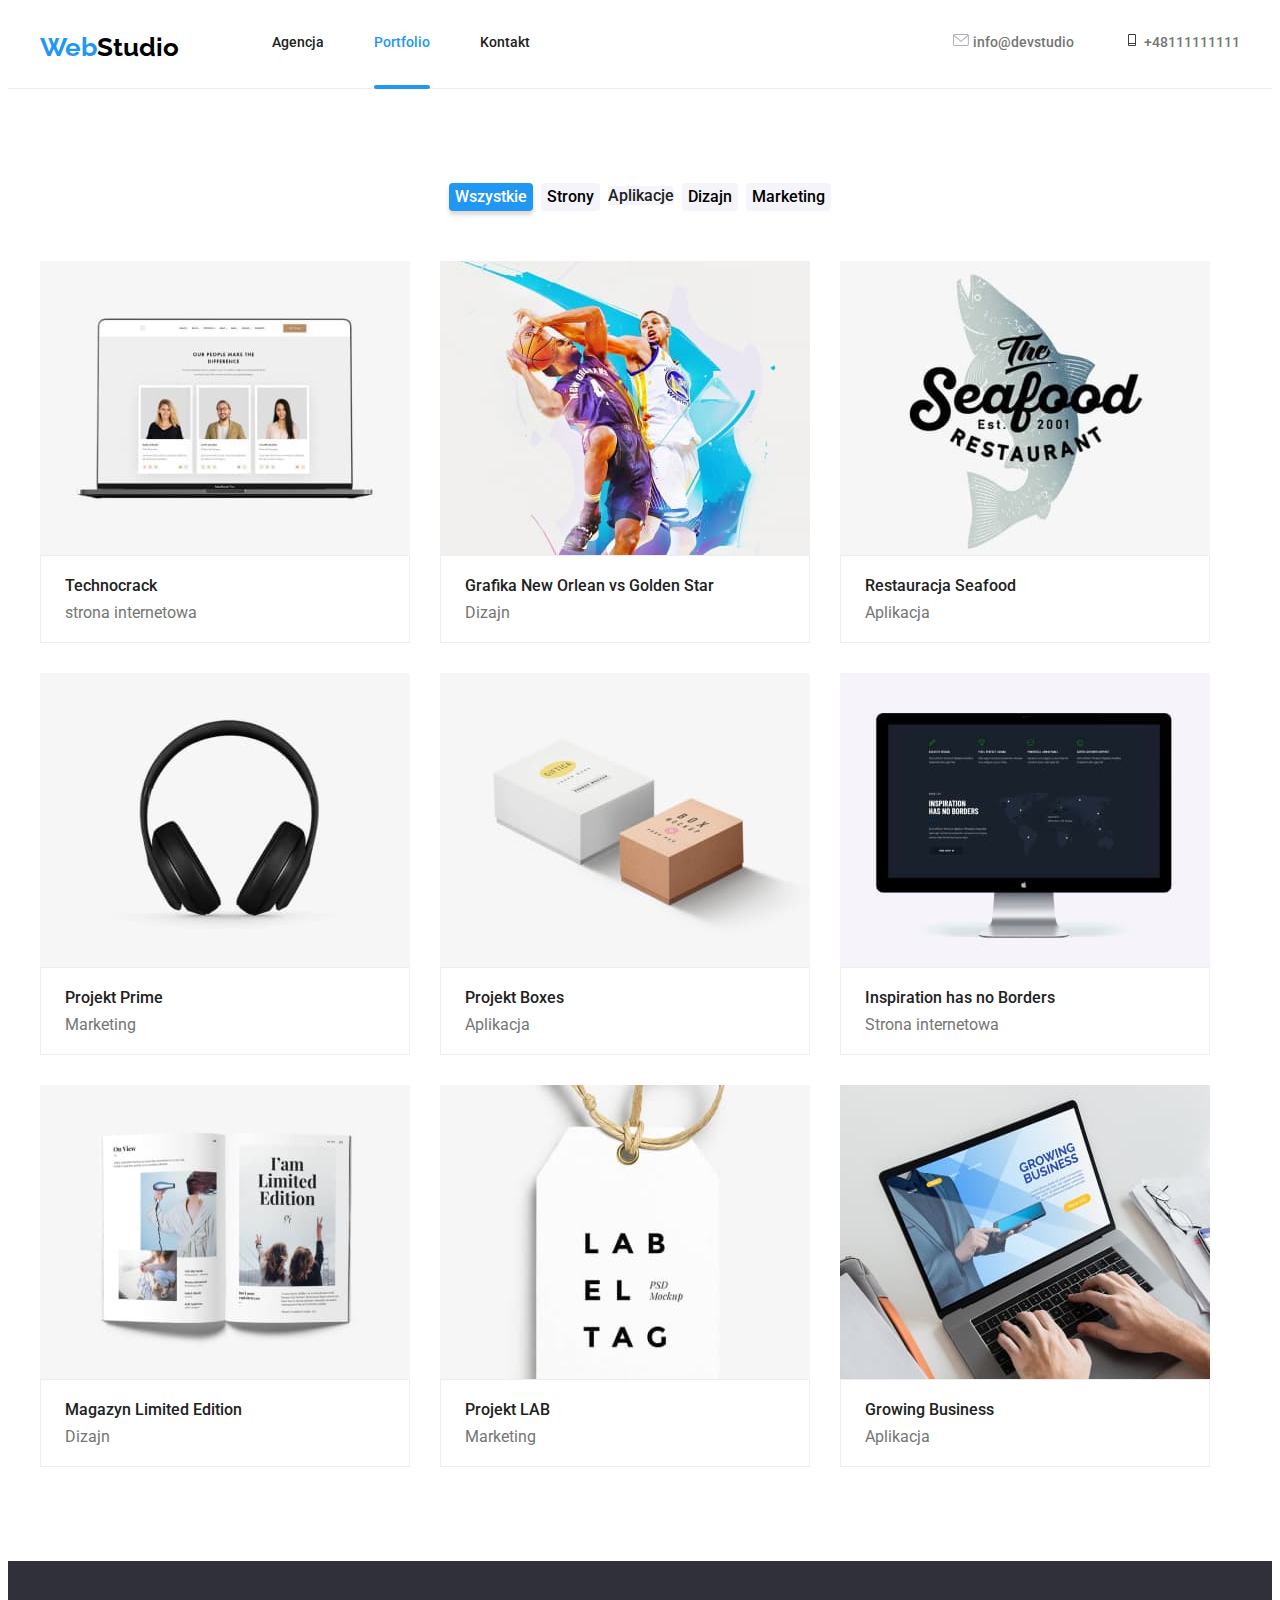
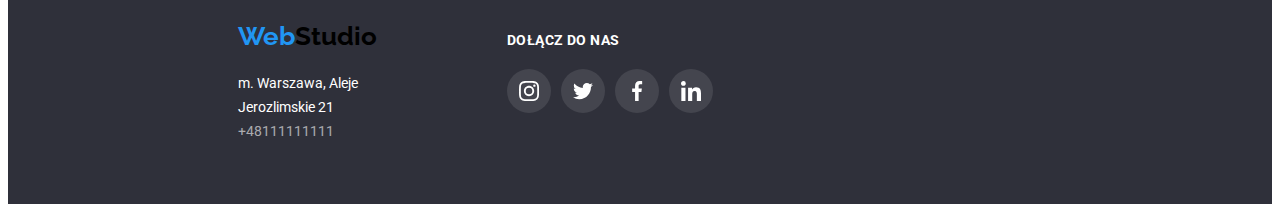
==== commit 292c2ea2: "Update portfolio.html" ====
--- a/portfolio.html
+++ b/portfolio.html
@@ -248,42 +248,44 @@
 
     <footer class="footer">
         <div class="container">
-            <a href="./index.html" class="logo wfitelogo"><span class="bluelogo">Web</span>Studio</a>
-            <address class="footer-address" id="address">
-                <p>m. Warszawa, Aleje Jerozlimskie 21</p>
-                <ul class="footer-contact">
-                    <li>
-                        <a href="mailto:info@example.com" class="link"></a>
-                    </li>
-                    <li>
-                        <a href="tel:+48111111111" class="link">+48111111111</a>
-                    </li>
-                </ul>
-            </address>
-        </div>
-        <div class="container">
-            <h5 class="socials-headline-footer">Dołącz do nas</h5>
-            <ul class="footer-socials-list">
-                <li><svg class="icons-footer">
-                        <use fill="#FFFFFF" x="12" y="12" height="20px" width="20px"
-                            href="./images/icons.svg#icon-instagram">
-                        </use>
-                    </svg></li>
-                <li><svg class="icons-footer">
-                        <use fill="#FFFFFF" x="12" y="12" height="20px" width="20px"
-                            href="./images/icons.svg#icon-twitter"></use>
-                    </svg></li>
-                <li><svg class="icons-footer">
-                        <use fill="#FFFFFF" x="12" y="12" height="20px" width="20px"
-                            href="./images/icons.svg#icon-facebook">
-                        </use>
-                    </svg></li>
-                <li><svg class="icons-footer">
-                        <use fill="#FFFFFF" x="12" y="12" height="20px" width="20px"
-                            href="./images/icons.svg#icon-linkedin">
-                        </use>
-                    </svg></li>
-            </ul>
+            <div class="footer-info">
+                <a href="./index.html" class="logo wfitelogo"><span class="bluelogo">Web</span>Studio</a>
+                <address class="footer-address" id="address">
+                    <p>m. Warszawa, Aleje Jerozlimskie 21</p>
+                    <ul class="footer-contact">
+                        <li>
+                            <a href="mailto:info@example.com" class="link"></a>
+                        </li>
+                        <li>
+                            <a href="tel:+48111111111" class="link">+48111111111</a>
+                        </li>
+                    </ul>
+                </address>
+            </div>
+            <div class="footer-links">
+                <h5 class="socials-headline-footer">Dołącz do nas</h5>
+                <ul class="footer-socials-list">
+                    <li><svg class="icons-footer">
+                            <use fill="#FFFFFF" x="12" y="12" height="20px" width="20px"
+                                href="./images/icons.svg#icon-instagram">
+                            </use>
+                        </svg></li>
+                    <li><svg class="icons-footer">
+                            <use fill="#FFFFFF" x="12" y="12" height="20px" width="20px"
+                                href="./images/icons.svg#icon-twitter"></use>
+                        </svg></li>
+                    <li><svg class="icons-footer">
+                            <use fill="#FFFFFF" x="12" y="12" height="20px" width="20px"
+                                href="./images/icons.svg#icon-facebook">
+                            </use>
+                        </svg></li>
+                    <li><svg class="icons-footer">
+                            <use fill="#FFFFFF" x="12" y="12" height="20px" width="20px"
+                                href="./images/icons.svg#icon-linkedin">
+                            </use>
+                        </svg></li>
+                </ul>
+            </div>
         </div>
     </footer>
 </body>
--- a/CSS/styles.css
+++ b/CSS/styles.css
@@ -14,7 +14,9 @@
   font-style: normal;
   color: var(--dark);
   align-items: center;
-}
+  
+}
+
 h1,
 h2,
 h3,
@@ -49,6 +51,7 @@
   margin: auto;
   padding-left: 15px;
   padding-right: 15px;
+  z-index: 1;
 }
 .container-footer {
   width: 100%;
@@ -298,6 +301,7 @@
   height: 100%;
   background-color: rgba(0 0 0 / 0.5);
   transition: 0.25s;
+  z-index: 1;
 }
 .is-hidden {
   transform: translateY(100%);
@@ -311,6 +315,8 @@
   transform: translate(-50%, -50%);
   border-radius: 4px;
   background-color: #ffffff;
+  color: #ffffff;
+  z-index: 2;
 }
 .modal-btn {
   cursor: pointer;
@@ -335,6 +341,8 @@
   box-shadow: 0px 4px 4px rgba(0, 0, 0, 0.15);
   border-radius: 4px;
   border: 0px;
+  padding-top: 10px;
+  padding-bottom: 10px;
 }
 .button-active-portfolio {
   background-color: var(--blue);
@@ -520,7 +528,7 @@
 .container-footer {
   margin-left: 215px;
 }
-.footer-container {
+.footer .container {
   display: flex;
   gap: 70px;
   align-items: baseline;
